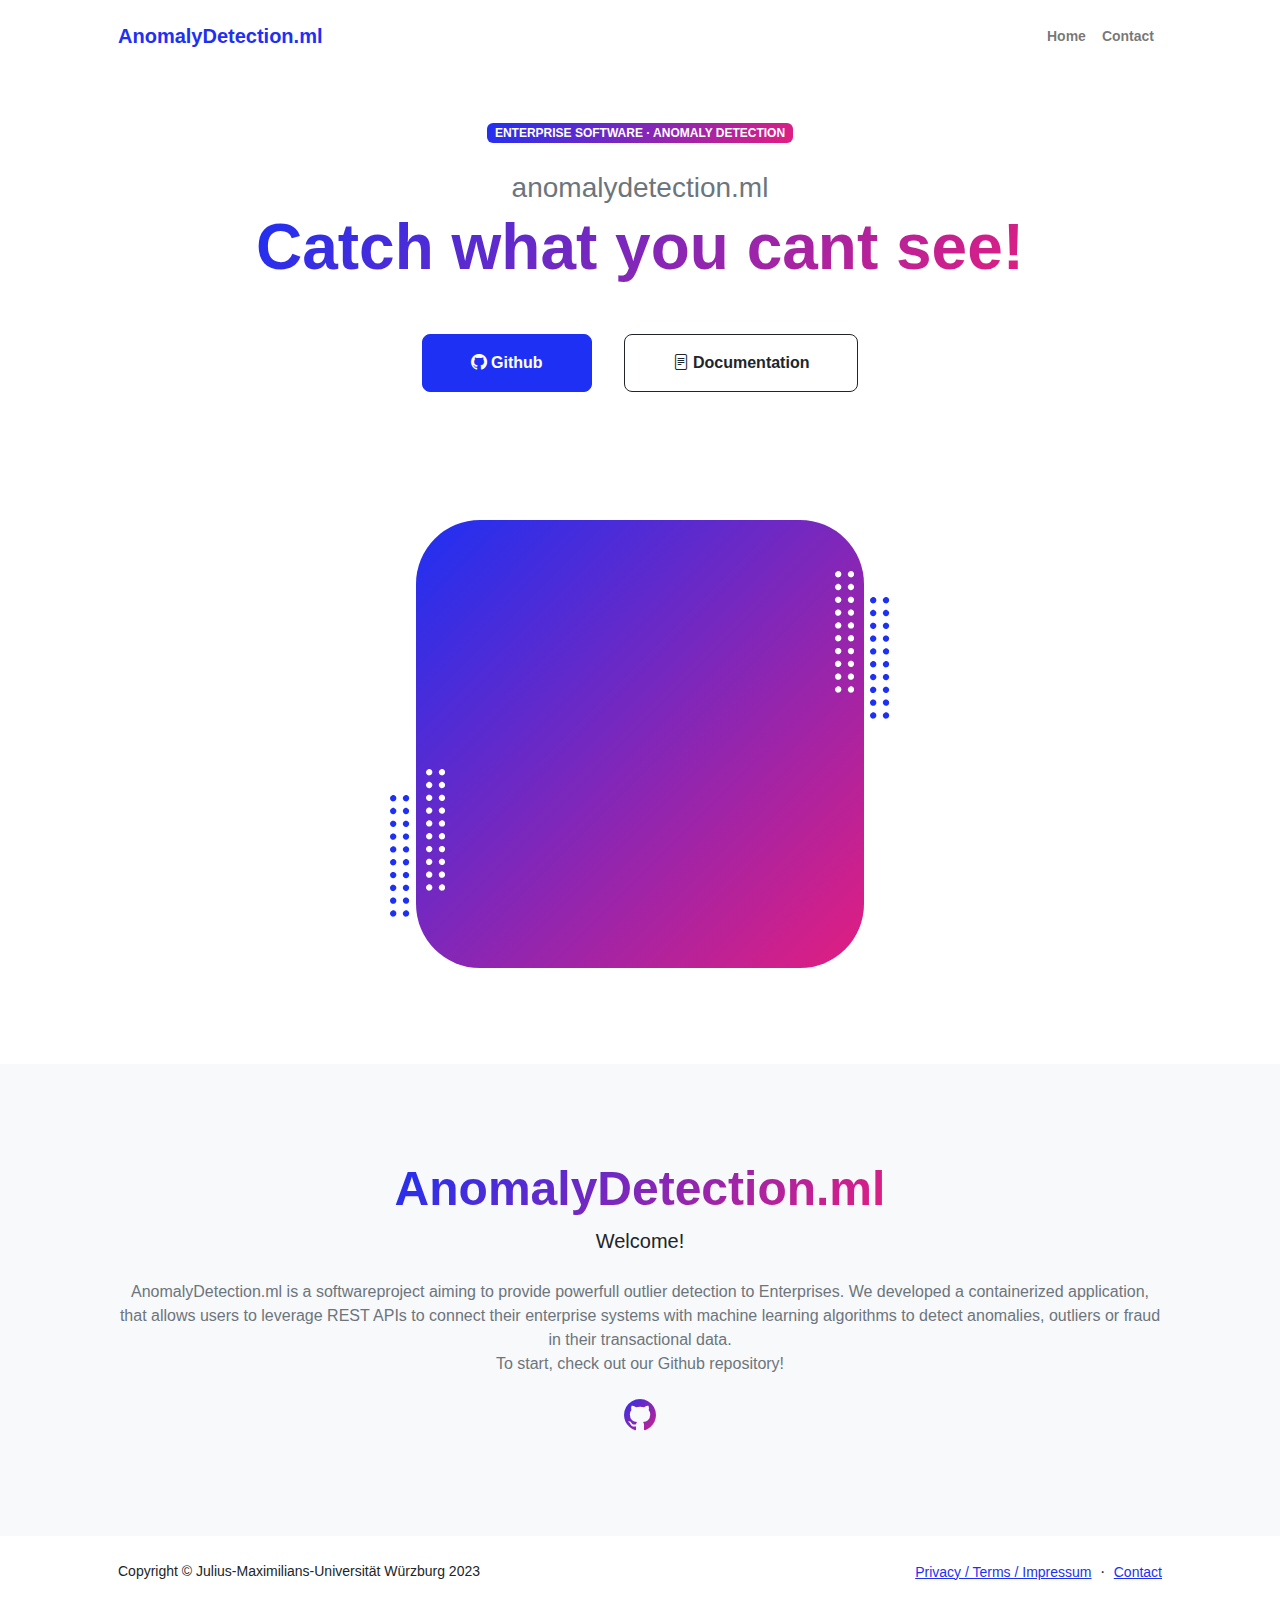
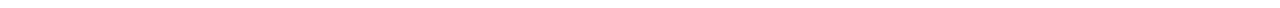
==== index.html @ 4b8f365e "initial commit" ====
<!DOCTYPE html>
<html lang="en">
    <head>
        <meta charset="utf-8" />
        <meta name="viewport" content="width=device-width, initial-scale=1, shrink-to-fit=no" />
        <meta name="description" content="" />
        <meta name="author" content="" />
        <title>Personal - Start Bootstrap Theme</title>
        <!-- Favicon-->
        <link rel="icon" type="image/x-icon" href="assets/favicon.ico" />
        <!-- Custom Google font-->
        <!-- Bootstrap icons-->
        <link href="https://cdn.jsdelivr.net/npm/bootstrap-icons@1.8.1/font/bootstrap-icons.css" rel="stylesheet" />
        <!-- Core theme CSS (includes Bootstrap)-->
        <link href="css/styles.css" rel="stylesheet" />
    </head>
    <body class="d-flex flex-column h-100">
        <main class="flex-shrink-0">
            <!-- Navigation-->
            <nav class="navbar navbar-expand-lg navbar-light bg-white py-3">
                <div class="container px-5">
                    <a class="navbar-brand" href="index.html"><span class="fw-bolder text-primary">AnomalyDetection.ml</span></a>
                    <button class="navbar-toggler" type="button" data-bs-toggle="collapse" data-bs-target="#navbarSupportedContent" aria-controls="navbarSupportedContent" aria-expanded="false" aria-label="Toggle navigation"><span class="navbar-toggler-icon"></span></button>
                    <div class="collapse navbar-collapse" id="navbarSupportedContent">
                        <ul class="navbar-nav ms-auto mb-2 mb-lg-0 small fw-bolder">
                            <li class="nav-item"><a class="nav-link" href="index.html">Home</a></li>
                            <!-- <li class="nav-item"><a class="nav-link" href="about.html">About</a></li>
                            <li class="nav-item"><a class="nav-link" href="resume.html">Resume</a></li>-->
                            <li class="nav-item"><a class="nav-link" href="contact.html">Contact</a></li>
                        </ul>
                    </div>
                </div>
            </nav>
            <!-- Header-->
            <header class="py-5">
                <div class="container px-5 pb-5">
                    <div class="row gx-5 align-items-center">
                        <div class="col-xxl-5">
                            <!-- Header text content-->
                            <div class="text-center text-xxl-start">
                                <div class="badge bg-gradient-primary-to-secondary text-white mb-4"><div class="text-uppercase">Enterprise Software &middot; Anomaly Detection </div></div>
                                <div class="fs-3 fw-light text-muted">anomalydetection.ml </div>
                                <h1 class="display-3 fw-bolder mb-5"><span class="text-gradient d-inline">Catch what you cant see!</span></h1>
                                <div class="d-grid gap-3 d-sm-flex justify-content-sm-center justify-content-xxl-start mb-3">
                                    <a class="btn btn-primary btn-lg px-5 py-3 me-sm-3 fs-6 fw-bolder" href="https://github.com/fabigr8/DeepScan"> <i class="bi bi-github"></i> Github</a>
                                    <a class="btn btn-outline-dark btn-lg px-5 py-3 fs-6 fw-bolder" href="https://jmu-isg.gitbook.io/anomalydetection.ml/"><i class="bi bi-file-text"></i> Documentation</a>
                                </div>
                            </div>
                        </div>
                        <div class="col-xxl-7">
                            <!-- Header profile picture-->
                            <div class="d-flex justify-content-center mt-5 mt-xxl-0">
                                <div class="profile bg-gradient-primary-to-secondary">
                                    <!-- TIP: For best results, use a photo with a transparent background like the demo example below-->
                                    <!-- Watch a tutorial on how to do this on YouTube (link)-->
                                    <!-- <img class="profile-img" src="assets/profile.png" alt="..." /> -->
                                    <div class="dots-1">
                                        <!-- SVG Dots-->
                                        <svg version="1.1" xmlns="http://www.w3.org/2000/svg" xmlns:xlink="http://www.w3.org/1999/xlink" x="0px" y="0px" viewBox="0 0 191.6 1215.4" style="enable-background: new 0 0 191.6 1215.4" xml:space="preserve">
                                            <g transform="translate(0.000000,1280.000000) scale(0.100000,-0.100000)">
                                                <path d="M227.7,12788.6c-105-35-200-141-222-248c-43-206,163-412,369-369c155,32,275,190,260,339c-11,105-90,213-190,262        C383.7,12801.6,289.7,12808.6,227.7,12788.6z"></path>
                                                <path d="M1507.7,12788.6c-151-50-253-216-222-362c25-119,136-230,254-255c194-41,395,142,375,339c-11,105-90,213-190,262        C1663.7,12801.6,1569.7,12808.6,1507.7,12788.6z"></path>
                                                <path d="M227.7,11508.6c-105-35-200-141-222-248c-43-206,163-412,369-369c155,32,275,190,260,339c-11,105-90,213-190,262        C383.7,11521.6,289.7,11528.6,227.7,11508.6z"></path>
                                                <path d="M1507.7,11508.6c-151-50-253-216-222-362c25-119,136-230,254-255c194-41,395,142,375,339c-11,105-90,213-190,262        C1663.7,11521.6,1569.7,11528.6,1507.7,11508.6z"></path>
                                                <path d="M227.7,10228.6c-105-35-200-141-222-248c-43-206,163-412,369-369c155,32,275,190,260,339c-11,105-90,213-190,262        C383.7,10241.6,289.7,10248.6,227.7,10228.6z"></path>
                                                <path d="M1507.7,10228.6c-105-35-200-141-222-248c-43-206,163-412,369-369c155,32,275,190,260,339c-11,105-90,213-190,262        C1663.7,10241.6,1569.7,10248.6,1507.7,10228.6z"></path>
                                                <path d="M227.7,8948.6c-105-35-200-141-222-248c-43-206,163-412,369-369c155,32,275,190,260,339c-11,105-90,213-190,262        C383.7,8961.6,289.7,8968.6,227.7,8948.6z"></path>
                                                <path d="M1507.7,8948.6c-105-35-200-141-222-248c-43-206,163-412,369-369c155,32,275,190,260,339c-11,105-90,213-190,262        C1663.7,8961.6,1569.7,8968.6,1507.7,8948.6z"></path>
                                                <path d="M227.7,7668.6c-105-35-200-141-222-248c-43-206,163-412,369-369c155,32,275,190,260,339c-11,105-90,213-190,262        C383.7,7681.6,289.7,7688.6,227.7,7668.6z"></path>
                                                <path d="M1507.7,7668.6c-105-35-200-141-222-248c-43-206,163-412,369-369c155,32,275,190,260,339c-11,105-90,213-190,262        C1663.7,7681.6,1569.7,7688.6,1507.7,7668.6z"></path>
                                                <path d="M227.7,6388.6c-105-35-200-141-222-248c-43-206,163-412,369-369c155,32,275,190,260,339c-11,105-90,213-190,262        C383.7,6401.6,289.7,6408.6,227.7,6388.6z"></path>
                                                <path d="M1507.7,6388.6c-105-35-200-141-222-248c-43-206,163-412,369-369c155,32,275,190,260,339c-11,105-90,213-190,262        C1663.7,6401.6,1569.7,6408.6,1507.7,6388.6z"></path>
                                                <path d="M227.7,5108.6c-105-35-200-141-222-248c-43-206,163-412,369-369c155,32,275,190,260,339c-11,105-90,213-190,262        C383.7,5121.6,289.7,5128.6,227.7,5108.6z"></path>
                                                <path d="M1507.7,5108.6c-105-35-200-141-222-248c-43-206,163-412,369-369c155,32,275,190,260,339c-11,105-90,213-190,262        C1663.7,5121.6,1569.7,5128.6,1507.7,5108.6z"></path>
                                                <path d="M227.7,3828.6c-105-35-200-141-222-248c-43-206,163-412,369-369c155,32,275,190,260,339c-11,105-90,213-190,262        C383.7,3841.6,289.7,3848.6,227.7,3828.6z"></path>
                                                <path d="M1507.7,3828.6c-105-35-200-141-222-248c-43-206,163-412,369-369c155,32,275,190,260,339c-11,105-90,213-190,262        C1663.7,3841.6,1569.7,3848.6,1507.7,3828.6z"></path>
                                                <path d="M227.7,2548.6c-105-35-200-141-222-248c-43-206,163-412,369-369c155,32,275,190,260,339c-11,105-90,213-190,262        C383.7,2561.6,289.7,2568.6,227.7,2548.6z"></path>
                                                <path d="M1507.7,2548.6c-105-35-200-141-222-248c-43-206,163-412,369-369c155,32,275,190,260,339c-11,105-90,213-190,262        C1663.7,2561.6,1569.7,2568.6,1507.7,2548.6z"></path>
                                                <path d="M227.7,1268.6c-105-35-200-141-222-248c-43-206,163-412,369-369c155,32,275,190,260,339c-11,105-90,213-190,262        C383.7,1281.6,289.7,1288.6,227.7,1268.6z"></path>
                                                <path d="M1507.7,1268.6c-105-35-200-141-222-248c-43-206,163-412,369-369c155,32,275,190,260,339c-11,105-90,213-190,262        C1663.7,1281.6,1569.7,1288.6,1507.7,1268.6z"></path>
                                            </g>
                                        </svg>
                                        <!-- END of SVG dots-->
                                    </div>
                                    <div class="dots-2">
                                        <!-- SVG Dots-->
                                        <svg version="1.1" xmlns="http://www.w3.org/2000/svg" xmlns:xlink="http://www.w3.org/1999/xlink" x="0px" y="0px" viewBox="0 0 191.6 1215.4" style="enable-background: new 0 0 191.6 1215.4" xml:space="preserve">
                                            <g transform="translate(0.000000,1280.000000) scale(0.100000,-0.100000)">
                                                <path d="M227.7,12788.6c-105-35-200-141-222-248c-43-206,163-412,369-369c155,32,275,190,260,339c-11,105-90,213-190,262        C383.7,12801.6,289.7,12808.6,227.7,12788.6z"></path>
                                                <path d="M1507.7,12788.6c-151-50-253-216-222-362c25-119,136-230,254-255c194-41,395,142,375,339c-11,105-90,213-190,262        C1663.7,12801.6,1569.7,12808.6,1507.7,12788.6z"></path>
                                                <path d="M227.7,11508.6c-105-35-200-141-222-248c-43-206,163-412,369-369c155,32,275,190,260,339c-11,105-90,213-190,262        C383.7,11521.6,289.7,11528.6,227.7,11508.6z"></path>
                                                <path d="M1507.7,11508.6c-151-50-253-216-222-362c25-119,136-230,254-255c194-41,395,142,375,339c-11,105-90,213-190,262        C1663.7,11521.6,1569.7,11528.6,1507.7,11508.6z"></path>
                                                <path d="M227.7,10228.6c-105-35-200-141-222-248c-43-206,163-412,369-369c155,32,275,190,260,339c-11,105-90,213-190,262        C383.7,10241.6,289.7,10248.6,227.7,10228.6z"></path>
                                                <path d="M1507.7,10228.6c-105-35-200-141-222-248c-43-206,163-412,369-369c155,32,275,190,260,339c-11,105-90,213-190,262        C1663.7,10241.6,1569.7,10248.6,1507.7,10228.6z"></path>
                                                <path d="M227.7,8948.6c-105-35-200-141-222-248c-43-206,163-412,369-369c155,32,275,190,260,339c-11,105-90,213-190,262        C383.7,8961.6,289.7,8968.6,227.7,8948.6z"></path>
                                                <path d="M1507.7,8948.6c-105-35-200-141-222-248c-43-206,163-412,369-369c155,32,275,190,260,339c-11,105-90,213-190,262        C1663.7,8961.6,1569.7,8968.6,1507.7,8948.6z"></path>
                                                <path d="M227.7,7668.6c-105-35-200-141-222-248c-43-206,163-412,369-369c155,32,275,190,260,339c-11,105-90,213-190,262        C383.7,7681.6,289.7,7688.6,227.7,7668.6z"></path>
                                                <path d="M1507.7,7668.6c-105-35-200-141-222-248c-43-206,163-412,369-369c155,32,275,190,260,339c-11,105-90,213-190,262        C1663.7,7681.6,1569.7,7688.6,1507.7,7668.6z"></path>
                                                <path d="M227.7,6388.6c-105-35-200-141-222-248c-43-206,163-412,369-369c155,32,275,190,260,339c-11,105-90,213-190,262        C383.7,6401.6,289.7,6408.6,227.7,6388.6z"></path>
                                                <path d="M1507.7,6388.6c-105-35-200-141-222-248c-43-206,163-412,369-369c155,32,275,190,260,339c-11,105-90,213-190,262        C1663.7,6401.6,1569.7,6408.6,1507.7,6388.6z"></path>
                                                <path d="M227.7,5108.6c-105-35-200-141-222-248c-43-206,163-412,369-369c155,32,275,190,260,339c-11,105-90,213-190,262        C383.7,5121.6,289.7,5128.6,227.7,5108.6z"></path>
                                                <path d="M1507.7,5108.6c-105-35-200-141-222-248c-43-206,163-412,369-369c155,32,275,190,260,339c-11,105-90,213-190,262        C1663.7,5121.6,1569.7,5128.6,1507.7,5108.6z"></path>
                                                <path d="M227.7,3828.6c-105-35-200-141-222-248c-43-206,163-412,369-369c155,32,275,190,260,339c-11,105-90,213-190,262        C383.7,3841.6,289.7,3848.6,227.7,3828.6z"></path>
                                                <path d="M1507.7,3828.6c-105-35-200-141-222-248c-43-206,163-412,369-369c155,32,275,190,260,339c-11,105-90,213-190,262        C1663.7,3841.6,1569.7,3848.6,1507.7,3828.6z"></path>
                                                <path d="M227.7,2548.6c-105-35-200-141-222-248c-43-206,163-412,369-369c155,32,275,190,260,339c-11,105-90,213-190,262        C383.7,2561.6,289.7,2568.6,227.7,2548.6z"></path>
                                                <path d="M1507.7,2548.6c-105-35-200-141-222-248c-43-206,163-412,369-369c155,32,275,190,260,339c-11,105-90,213-190,262        C1663.7,2561.6,1569.7,2568.6,1507.7,2548.6z"></path>
                                                <path d="M227.7,1268.6c-105-35-200-141-222-248c-43-206,163-412,369-369c155,32,275,190,260,339c-11,105-90,213-190,262        C383.7,1281.6,289.7,1288.6,227.7,1268.6z"></path>
                                                <path d="M1507.7,1268.6c-105-35-200-141-222-248c-43-206,163-412,369-369c155,32,275,190,260,339c-11,105-90,213-190,262        C1663.7,1281.6,1569.7,1288.6,1507.7,1268.6z"></path>
                                            </g>
                                        </svg>
                                        <!-- END of SVG dots-->
                                    </div>
                                    <div class="dots-3">
                                        <!-- SVG Dots-->
                                        <svg version="1.1" xmlns="http://www.w3.org/2000/svg" xmlns:xlink="http://www.w3.org/1999/xlink" x="0px" y="0px" viewBox="0 0 191.6 1215.4" style="enable-background: new 0 0 191.6 1215.4" xml:space="preserve">
                                            <g transform="translate(0.000000,1280.000000) scale(0.100000,-0.100000)">
                                                <path d="M227.7,12788.6c-105-35-200-141-222-248c-43-206,163-412,369-369c155,32,275,190,260,339c-11,105-90,213-190,262        C383.7,12801.6,289.7,12808.6,227.7,12788.6z"></path>
                                                <path d="M1507.7,12788.6c-151-50-253-216-222-362c25-119,136-230,254-255c194-41,395,142,375,339c-11,105-90,213-190,262        C1663.7,12801.6,1569.7,12808.6,1507.7,12788.6z"></path>
                                                <path d="M227.7,11508.6c-105-35-200-141-222-248c-43-206,163-412,369-369c155,32,275,190,260,339c-11,105-90,213-190,262        C383.7,11521.6,289.7,11528.6,227.7,11508.6z"></path>
                                                <path d="M1507.7,11508.6c-151-50-253-216-222-362c25-119,136-230,254-255c194-41,395,142,375,339c-11,105-90,213-190,262        C1663.7,11521.6,1569.7,11528.6,1507.7,11508.6z"></path>
                                                <path d="M227.7,10228.6c-105-35-200-141-222-248c-43-206,163-412,369-369c155,32,275,190,260,339c-11,105-90,213-190,262        C383.7,10241.6,289.7,10248.6,227.7,10228.6z"></path>
                                                <path d="M1507.7,10228.6c-105-35-200-141-222-248c-43-206,163-412,369-369c155,32,275,190,260,339c-11,105-90,213-190,262        C1663.7,10241.6,1569.7,10248.6,1507.7,10228.6z"></path>
                                                <path d="M227.7,8948.6c-105-35-200-141-222-248c-43-206,163-412,369-369c155,32,275,190,260,339c-11,105-90,213-190,262        C383.7,8961.6,289.7,8968.6,227.7,8948.6z"></path>
                                                <path d="M1507.7,8948.6c-105-35-200-141-222-248c-43-206,163-412,369-369c155,32,275,190,260,339c-11,105-90,213-190,262        C1663.7,8961.6,1569.7,8968.6,1507.7,8948.6z"></path>
                                                <path d="M227.7,7668.6c-105-35-200-141-222-248c-43-206,163-412,369-369c155,32,275,190,260,339c-11,105-90,213-190,262        C383.7,7681.6,289.7,7688.6,227.7,7668.6z"></path>
                                                <path d="M1507.7,7668.6c-105-35-200-141-222-248c-43-206,163-412,369-369c155,32,275,190,260,339c-11,105-90,213-190,262        C1663.7,7681.6,1569.7,7688.6,1507.7,7668.6z"></path>
                                                <path d="M227.7,6388.6c-105-35-200-141-222-248c-43-206,163-412,369-369c155,32,275,190,260,339c-11,105-90,213-190,262        C383.7,6401.6,289.7,6408.6,227.7,6388.6z"></path>
                                                <path d="M1507.7,6388.6c-105-35-200-141-222-248c-43-206,163-412,369-369c155,32,275,190,260,339c-11,105-90,213-190,262        C1663.7,6401.6,1569.7,6408.6,1507.7,6388.6z"></path>
                                                <path d="M227.7,5108.6c-105-35-200-141-222-248c-43-206,163-412,369-369c155,32,275,190,260,339c-11,105-90,213-190,262        C383.7,5121.6,289.7,5128.6,227.7,5108.6z"></path>
                                                <path d="M1507.7,5108.6c-105-35-200-141-222-248c-43-206,163-412,369-369c155,32,275,190,260,339c-11,105-90,213-190,262        C1663.7,5121.6,1569.7,5128.6,1507.7,5108.6z"></path>
                                                <path d="M227.7,3828.6c-105-35-200-141-222-248c-43-206,163-412,369-369c155,32,275,190,260,339c-11,105-90,213-190,262        C383.7,3841.6,289.7,3848.6,227.7,3828.6z"></path>
                                                <path d="M1507.7,3828.6c-105-35-200-141-222-248c-43-206,163-412,369-369c155,32,275,190,260,339c-11,105-90,213-190,262        C1663.7,3841.6,1569.7,3848.6,1507.7,3828.6z"></path>
                                                <path d="M227.7,2548.6c-105-35-200-141-222-248c-43-206,163-412,369-369c155,32,275,190,260,339c-11,105-90,213-190,262        C383.7,2561.6,289.7,2568.6,227.7,2548.6z"></path>
                                                <path d="M1507.7,2548.6c-105-35-200-141-222-248c-43-206,163-412,369-369c155,32,275,190,260,339c-11,105-90,213-190,262        C1663.7,2561.6,1569.7,2568.6,1507.7,2548.6z"></path>
                                                <path d="M227.7,1268.6c-105-35-200-141-222-248c-43-206,163-412,369-369c155,32,275,190,260,339c-11,105-90,213-190,262        C383.7,1281.6,289.7,1288.6,227.7,1268.6z"></path>
                                                <path d="M1507.7,1268.6c-105-35-200-141-222-248c-43-206,163-412,369-369c155,32,275,190,260,339c-11,105-90,213-190,262        C1663.7,1281.6,1569.7,1288.6,1507.7,1268.6z"></path>
                                            </g>
                                        </svg>
                                        <!-- END of SVG dots-->
                                    </div>
                                    <div class="dots-4">
                                        <!-- SVG Dots-->
                                        <svg version="1.1" xmlns="http://www.w3.org/2000/svg" xmlns:xlink="http://www.w3.org/1999/xlink" x="0px" y="0px" viewBox="0 0 191.6 1215.4" style="enable-background: new 0 0 191.6 1215.4" xml:space="preserve">
                                            <g transform="translate(0.000000,1280.000000) scale(0.100000,-0.100000)">
                                                <path d="M227.7,12788.6c-105-35-200-141-222-248c-43-206,163-412,369-369c155,32,275,190,260,339c-11,105-90,213-190,262        C383.7,12801.6,289.7,12808.6,227.7,12788.6z"></path>
                                                <path d="M1507.7,12788.6c-151-50-253-216-222-362c25-119,136-230,254-255c194-41,395,142,375,339c-11,105-90,213-190,262        C1663.7,12801.6,1569.7,12808.6,1507.7,12788.6z"></path>
                                                <path d="M227.7,11508.6c-105-35-200-141-222-248c-43-206,163-412,369-369c155,32,275,190,260,339c-11,105-90,213-190,262        C383.7,11521.6,289.7,11528.6,227.7,11508.6z"></path>
                                                <path d="M1507.7,11508.6c-151-50-253-216-222-362c25-119,136-230,254-255c194-41,395,142,375,339c-11,105-90,213-190,262        C1663.7,11521.6,1569.7,11528.6,1507.7,11508.6z"></path>
                                                <path d="M227.7,10228.6c-105-35-200-141-222-248c-43-206,163-412,369-369c155,32,275,190,260,339c-11,105-90,213-190,262        C383.7,10241.6,289.7,10248.6,227.7,10228.6z"></path>
                                                <path d="M1507.7,10228.6c-105-35-200-141-222-248c-43-206,163-412,369-369c155,32,275,190,260,339c-11,105-90,213-190,262        C1663.7,10241.6,1569.7,10248.6,1507.7,10228.6z"></path>
                                                <path d="M227.7,8948.6c-105-35-200-141-222-248c-43-206,163-412,369-369c155,32,275,190,260,339c-11,105-90,213-190,262        C383.7,8961.6,289.7,8968.6,227.7,8948.6z"></path>
                                                <path d="M1507.7,8948.6c-105-35-200-141-222-248c-43-206,163-412,369-369c155,32,275,190,260,339c-11,105-90,213-190,262        C1663.7,8961.6,1569.7,8968.6,1507.7,8948.6z"></path>
                                                <path d="M227.7,7668.6c-105-35-200-141-222-248c-43-206,163-412,369-369c155,32,275,190,260,339c-11,105-90,213-190,262        C383.7,7681.6,289.7,7688.6,227.7,7668.6z"></path>
                                                <path d="M1507.7,7668.6c-105-35-200-141-222-248c-43-206,163-412,369-369c155,32,275,190,260,339c-11,105-90,213-190,262        C1663.7,7681.6,1569.7,7688.6,1507.7,7668.6z"></path>
                                                <path d="M227.7,6388.6c-105-35-200-141-222-248c-43-206,163-412,369-369c155,32,275,190,260,339c-11,105-90,213-190,262        C383.7,6401.6,289.7,6408.6,227.7,6388.6z"></path>
                                                <path d="M1507.7,6388.6c-105-35-200-141-222-248c-43-206,163-412,369-369c155,32,275,190,260,339c-11,105-90,213-190,262        C1663.7,6401.6,1569.7,6408.6,1507.7,6388.6z"></path>
                                                <path d="M227.7,5108.6c-105-35-200-141-222-248c-43-206,163-412,369-369c155,32,275,190,260,339c-11,105-90,213-190,262        C383.7,5121.6,289.7,5128.6,227.7,5108.6z"></path>
                                                <path d="M1507.7,5108.6c-105-35-200-141-222-248c-43-206,163-412,369-369c155,32,275,190,260,339c-11,105-90,213-190,262        C1663.7,5121.6,1569.7,5128.6,1507.7,5108.6z"></path>
                                                <path d="M227.7,3828.6c-105-35-200-141-222-248c-43-206,163-412,369-369c155,32,275,190,260,339c-11,105-90,213-190,262        C383.7,3841.6,289.7,3848.6,227.7,3828.6z"></path>
                                                <path d="M1507.7,3828.6c-105-35-200-141-222-248c-43-206,163-412,369-369c155,32,275,190,260,339c-11,105-90,213-190,262        C1663.7,3841.6,1569.7,3848.6,1507.7,3828.6z"></path>
                                                <path d="M227.7,2548.6c-105-35-200-141-222-248c-43-206,163-412,369-369c155,32,275,190,260,339c-11,105-90,213-190,262        C383.7,2561.6,289.7,2568.6,227.7,2548.6z"></path>
                                                <path d="M1507.7,2548.6c-105-35-200-141-222-248c-43-206,163-412,369-369c155,32,275,190,260,339c-11,105-90,213-190,262        C1663.7,2561.6,1569.7,2568.6,1507.7,2548.6z"></path>
                                                <path d="M227.7,1268.6c-105-35-200-141-222-248c-43-206,163-412,369-369c155,32,275,190,260,339c-11,105-90,213-190,262        C383.7,1281.6,289.7,1288.6,227.7,1268.6z"></path>
                                                <path d="M1507.7,1268.6c-105-35-200-141-222-248c-43-206,163-412,369-369c155,32,275,190,260,339c-11,105-90,213-190,262        C1663.7,1281.6,1569.7,1288.6,1507.7,1268.6z"></path>
                                            </g>
                                        </svg>
                                        <!-- END of SVG dots-->
                                    </div>
                                </div>
                            </div>
                        </div>
                    </div>
                </div>
            </header>
            <!-- About Section-->
            <section class="bg-light py-5">
                <div class="container px-5">
                    <div class="row gx-5 justify-content-center">
                        <div class="col-xxl-8">
                            <div class="text-center my-5">
                                <h2 class="display-5 fw-bolder"><span class="text-gradient d-inline">AnomalyDetection.ml</span></h2>
                                <p class="lead fw-light mb-4"> 
                                    Welcome!<br />     
                                </p>
                                <p class="text-muted">
                                    AnomalyDetection.ml is a softwareproject aiming to provide powerfull outlier detection to Enterprises.
                                    We developed a containerized application, that allows users to leverage REST APIs to connect their enterprise systems with 
                                    machine learning algorithms to detect anomalies, outliers or fraud in their transactional data. <br />    
                                    To start, check out our Github repository! 
                                </p>
                                <div class="d-flex justify-content-center fs-2 gap-4">
                                    <a class="text-gradient" href="https://github.com/fabigr8/DeepScan"><i class="bi bi-github"></i></a>
                                    <!-- <a class="text-gradient" href="#!"><i class="bi bi-linkedin"></i></a>
                                    <a class="text-gradient" href="#!"><i class=" bi bi-twitter"></i></a> -->
                                </div>
                            </div>
                        </div>
                    </div>
                </div>
            </section>
        </main>
        <!-- Footer-->
        <footer class="bg-white py-4 mt-auto">
            <div class="container px-5">
                <div class="row align-items-center justify-content-between flex-column flex-sm-row">
                    <div class="col-auto"><div class="small m-0">Copyright &copy; Julius-Maximilians-Universität Würzburg 2023</div></div>
                    <div class="col-auto">
                        <a class="small" href="imp.html">Privacy / Terms / Impressum</a>
                        <span class="mx-1">&middot;</span>
                        <a class="small" href="#!">Contact</a>
                    </div>
                </div>
            </div>
        </footer>
        <!-- Bootstrap core JS-->
        <script src="https://cdn.jsdelivr.net/npm/bootstrap@5.2.3/dist/js/bootstrap.bundle.min.js"></script>
        <!-- Core theme JS-->
        <script src="js/scripts.js"></script>
    </body>
</html>
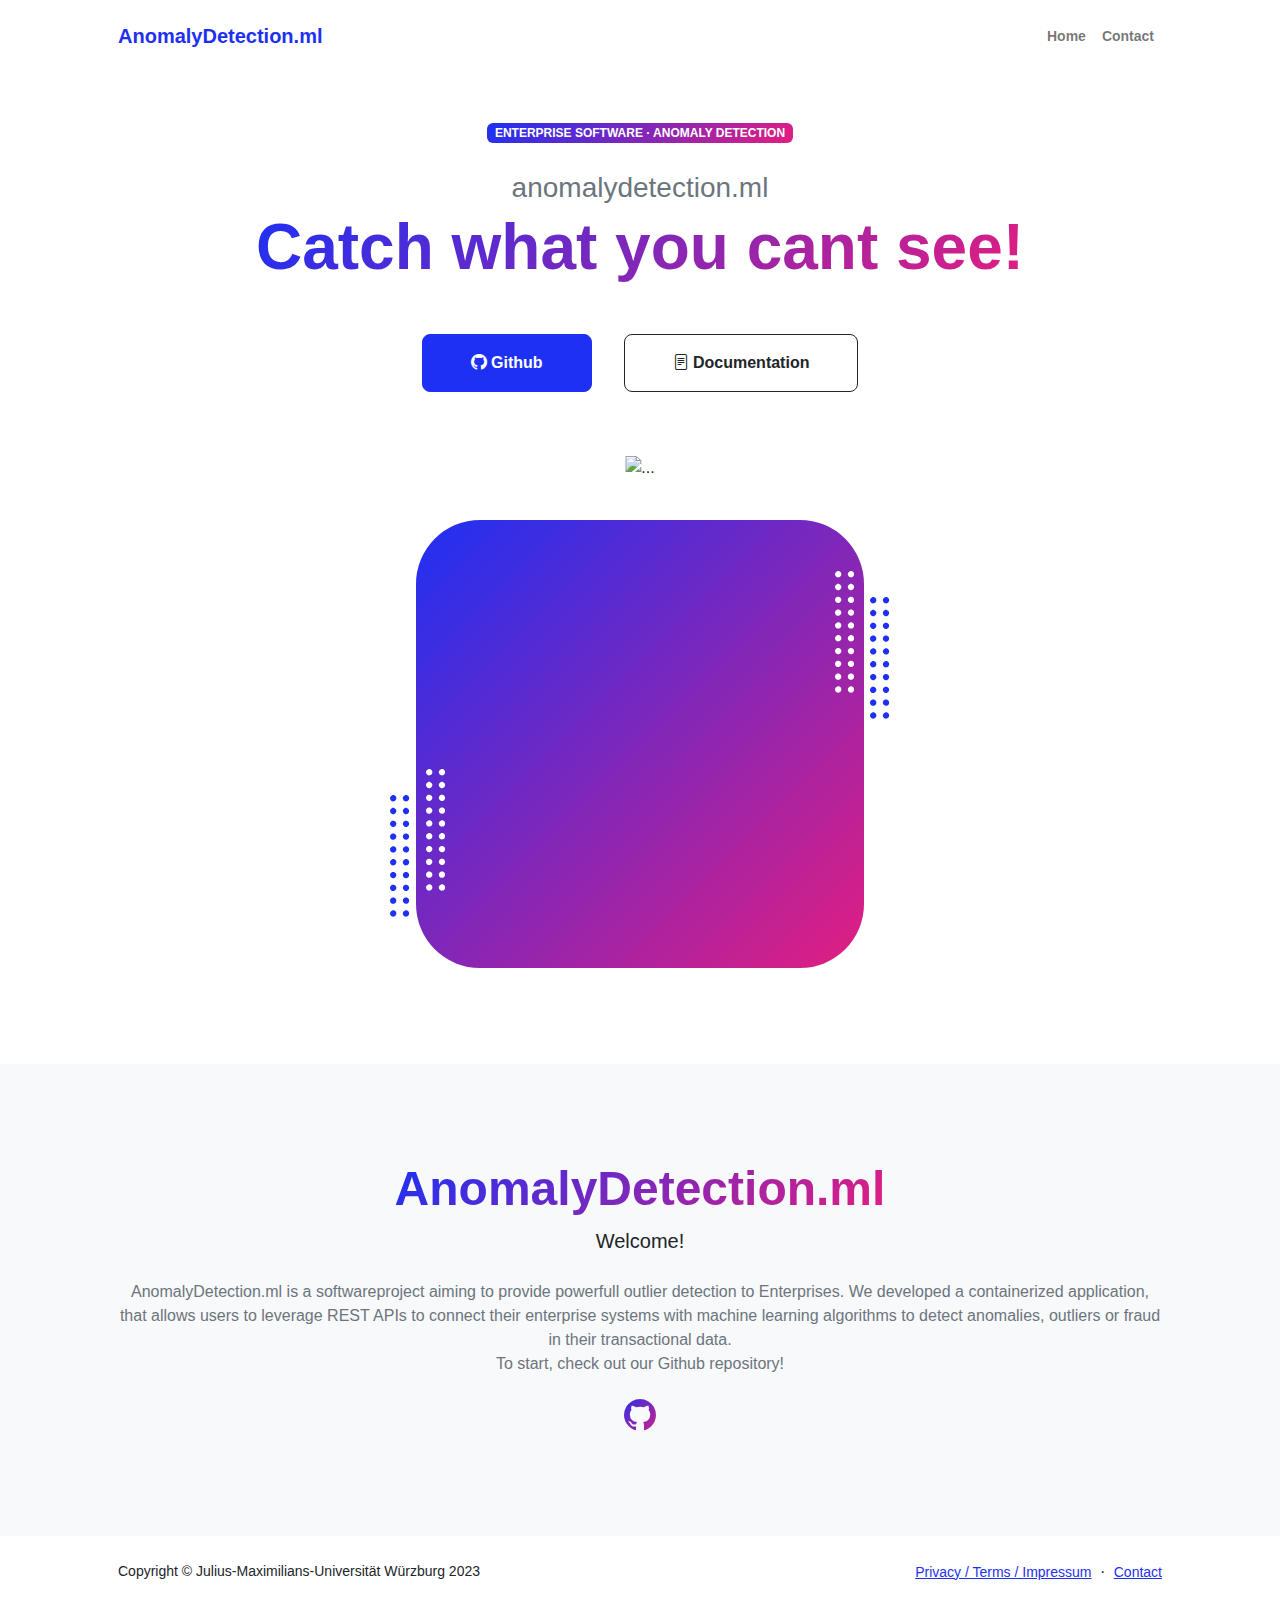
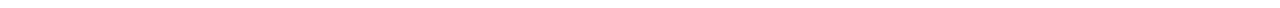
==== commit 1847b03d: "Update index.html" ====
--- a/index.html
+++ b/index.html
@@ -53,7 +53,7 @@
                                 <div class="profile bg-gradient-primary-to-secondary">
                                     <!-- TIP: For best results, use a photo with a transparent background like the demo example below-->
                                     <!-- Watch a tutorial on how to do this on YouTube (link)-->
-                                    <!-- <img class="profile-img" src="assets/profile.png" alt="..." /> -->
+                                    <img class="profile-img" src="assets/anomaly2_w.png" alt="..." />
                                     <div class="dots-1">
                                         <!-- SVG Dots-->
                                         <svg version="1.1" xmlns="http://www.w3.org/2000/svg" xmlns:xlink="http://www.w3.org/1999/xlink" x="0px" y="0px" viewBox="0 0 191.6 1215.4" style="enable-background: new 0 0 191.6 1215.4" xml:space="preserve">
